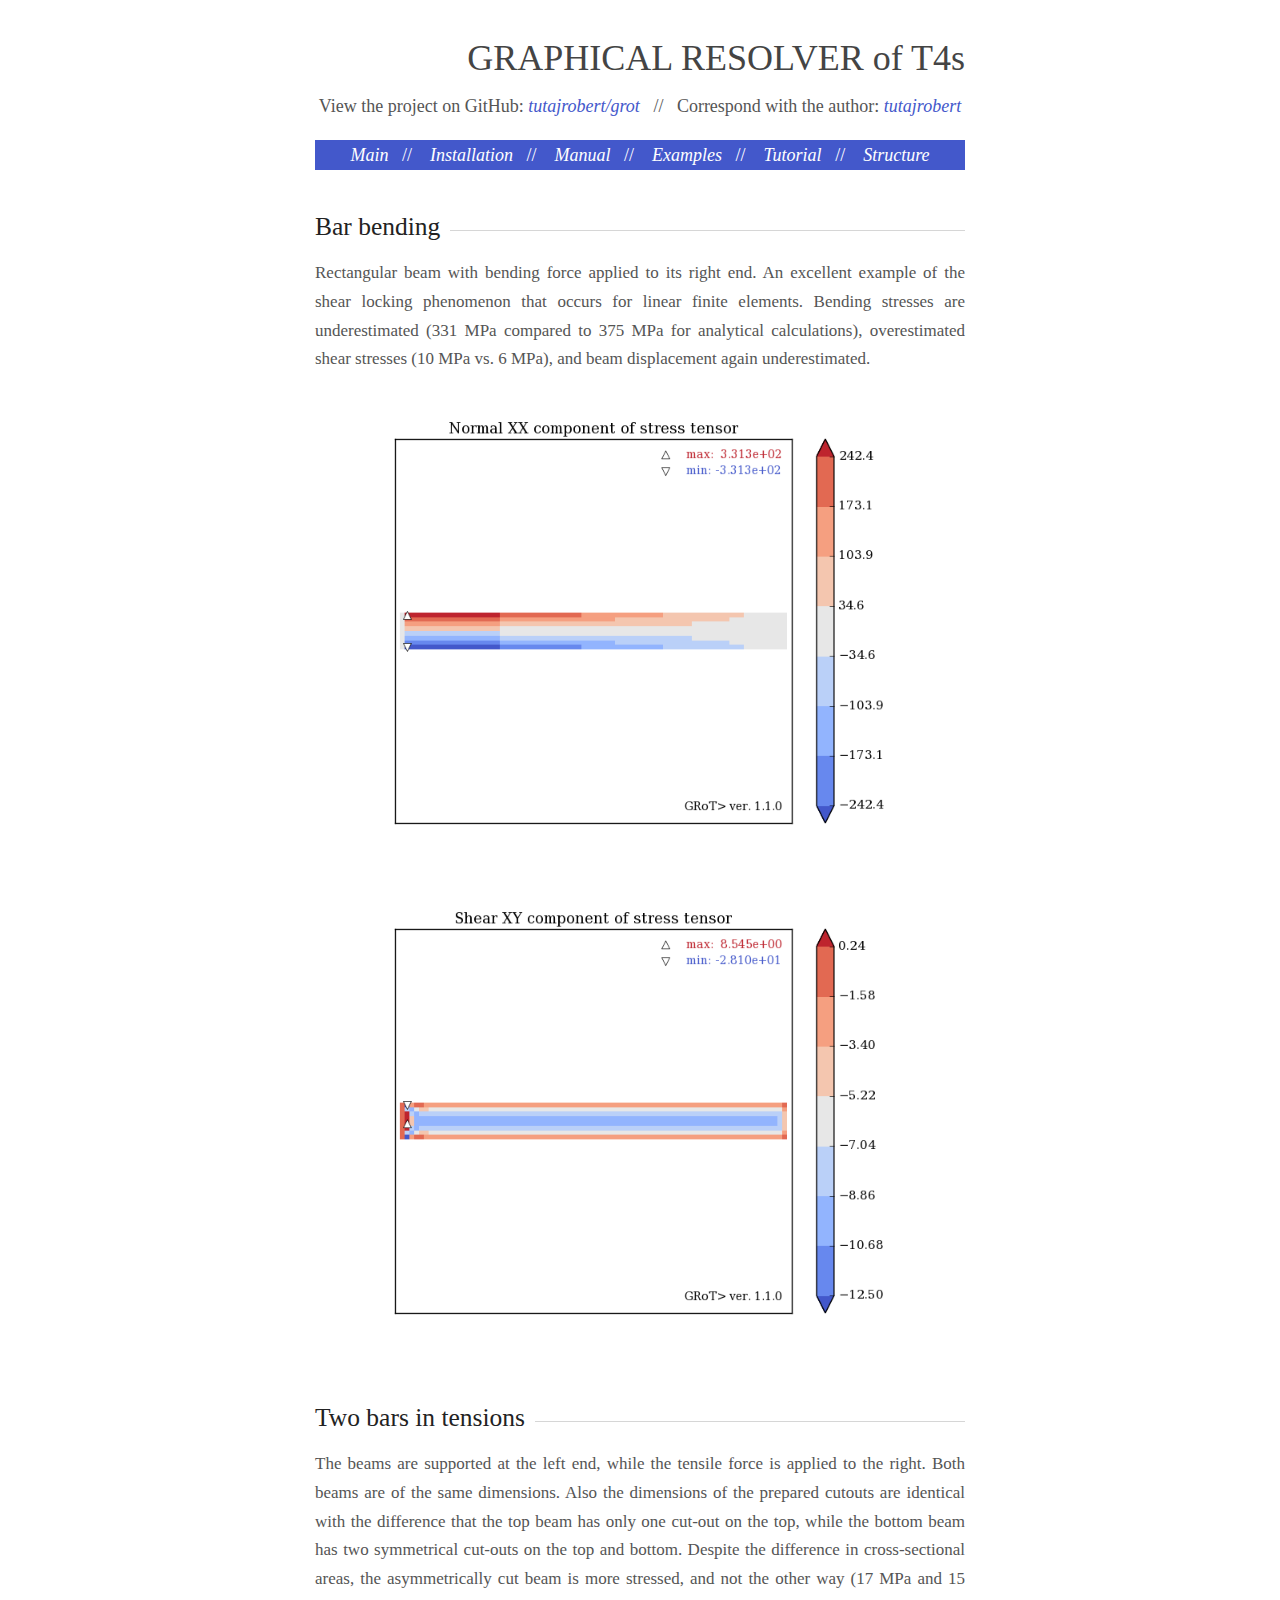
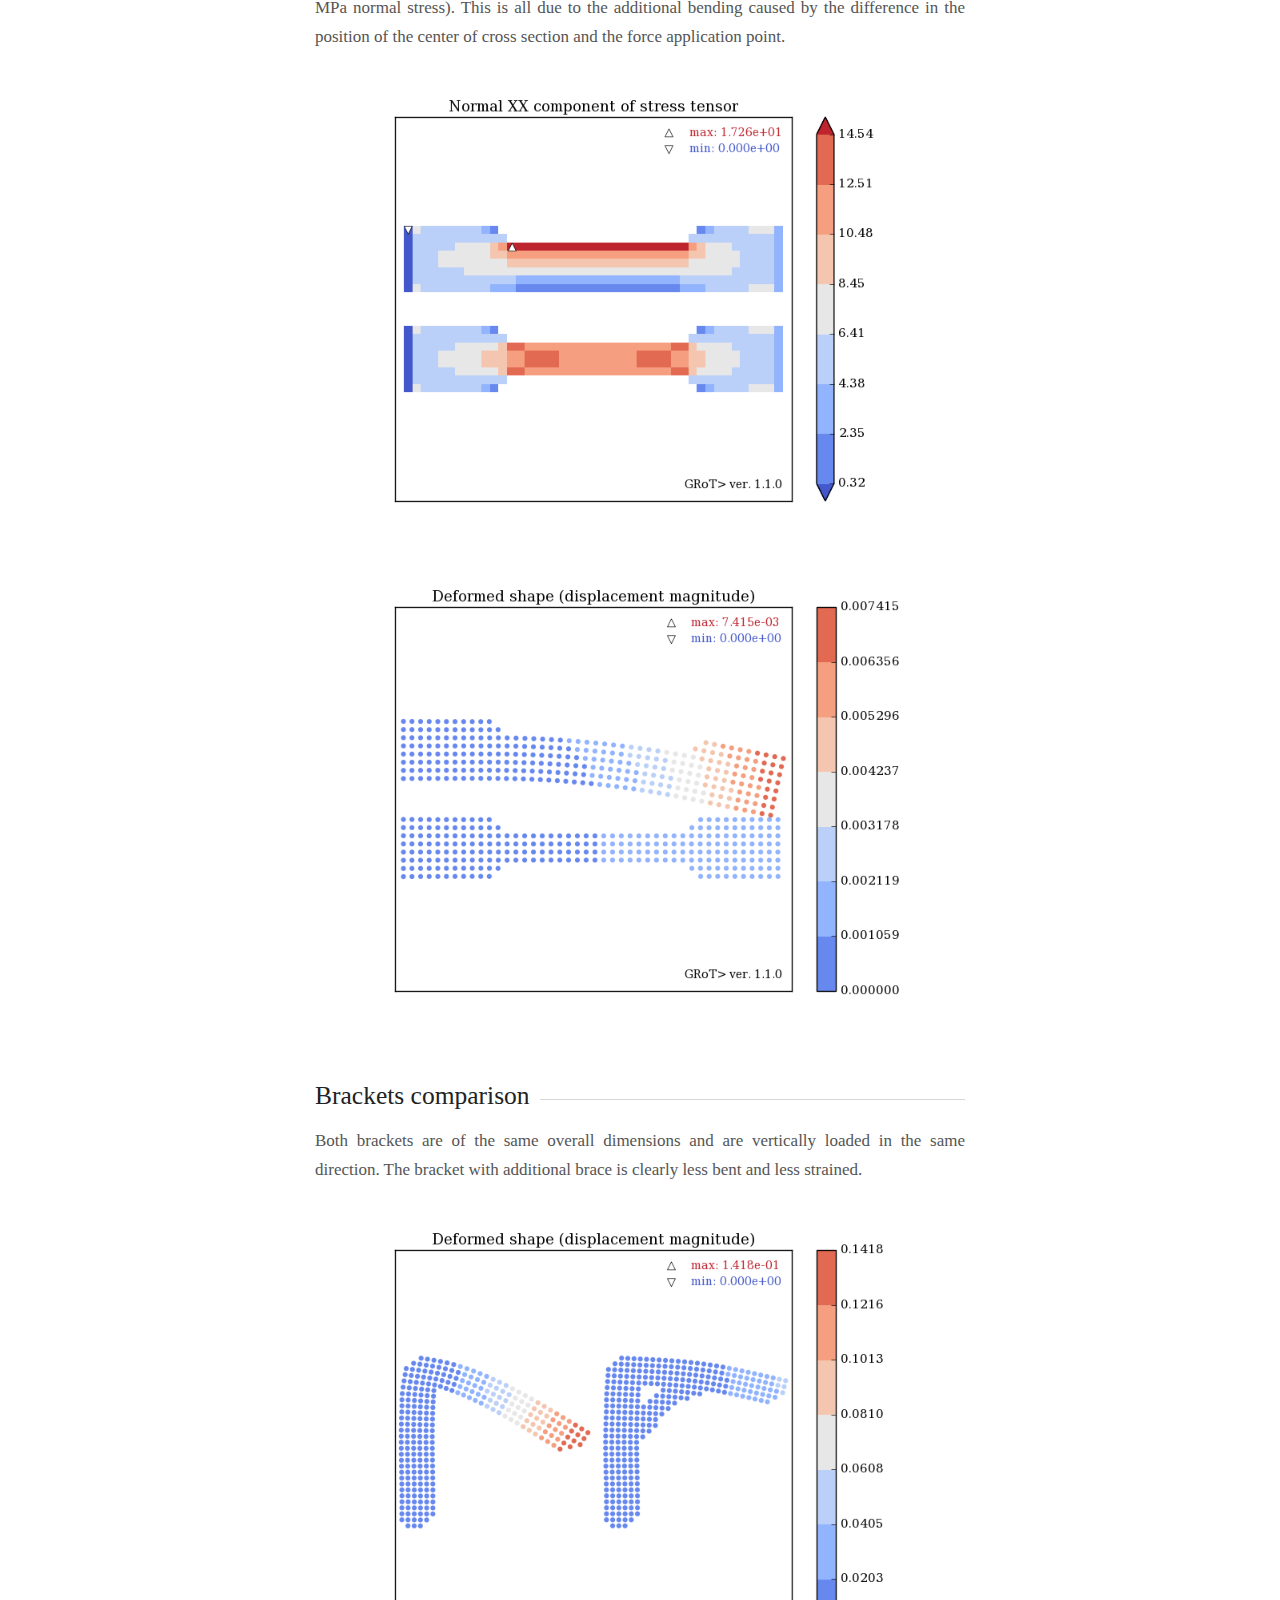
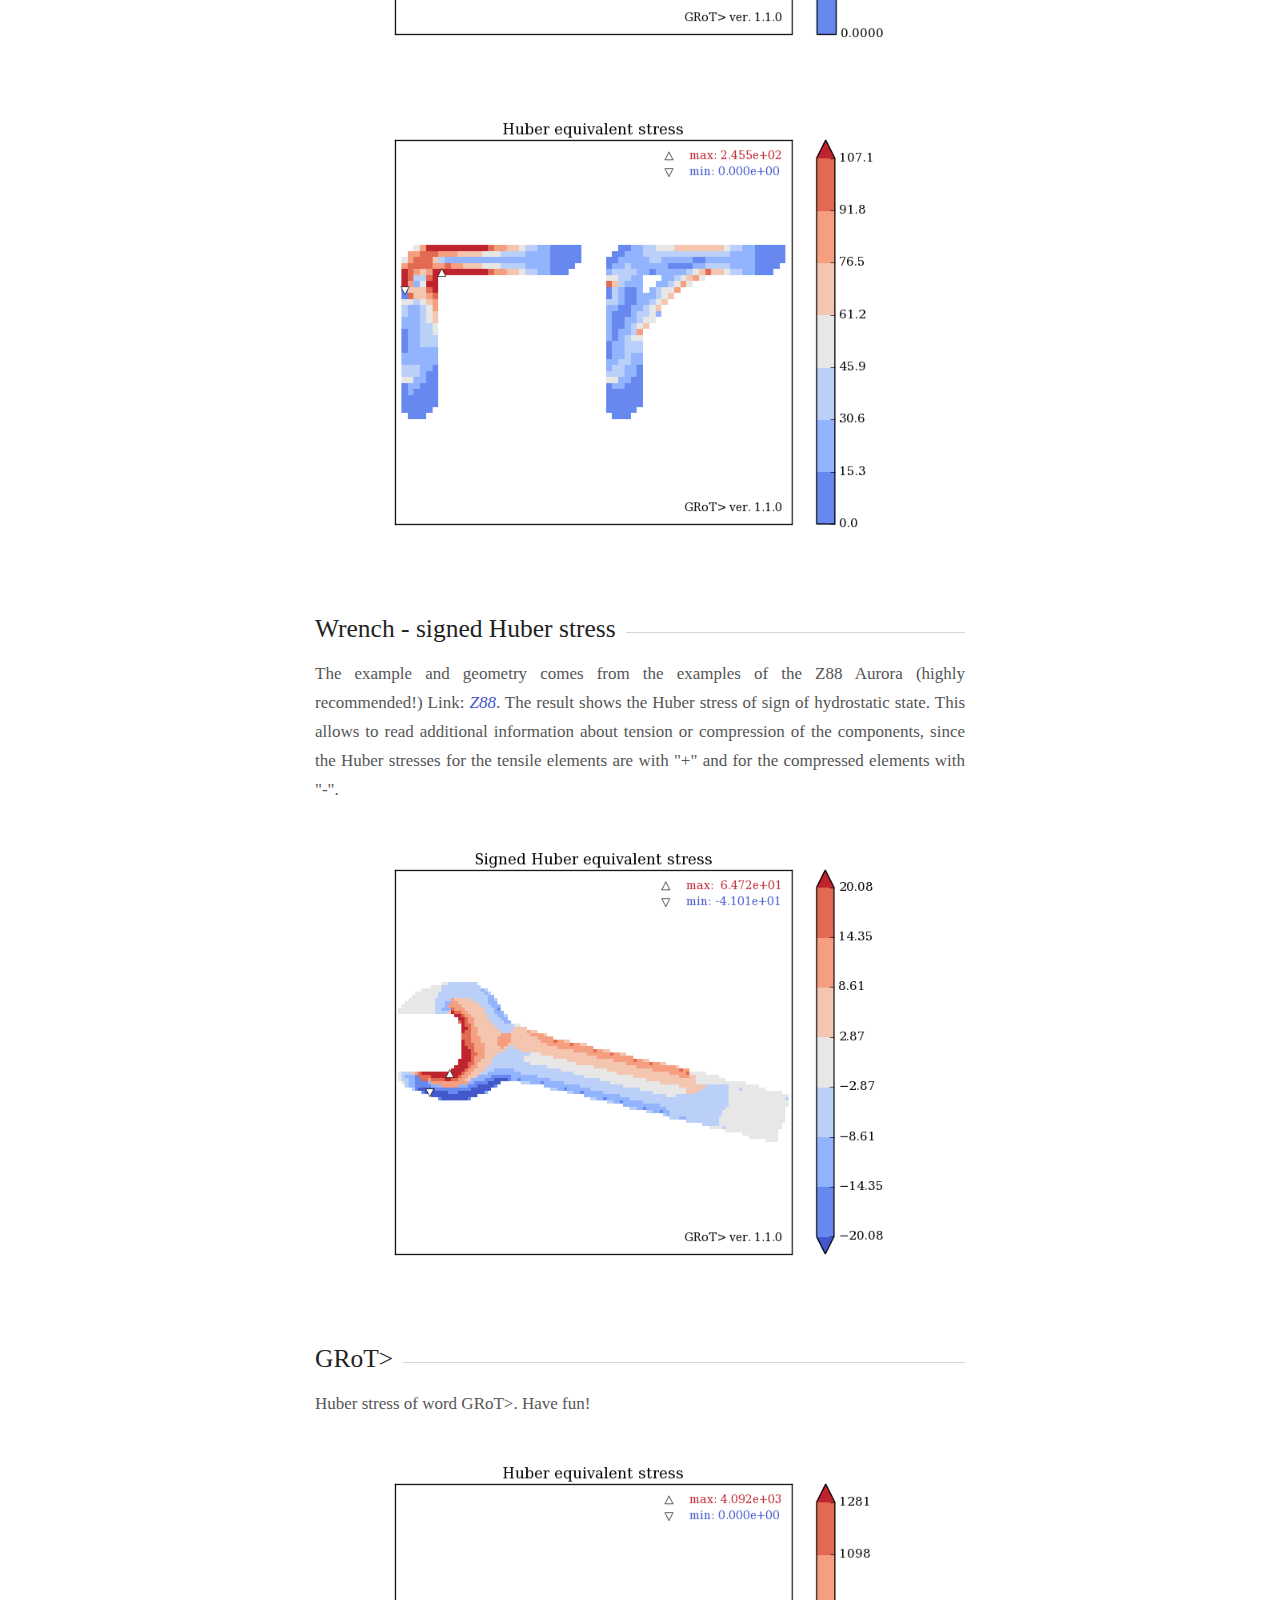
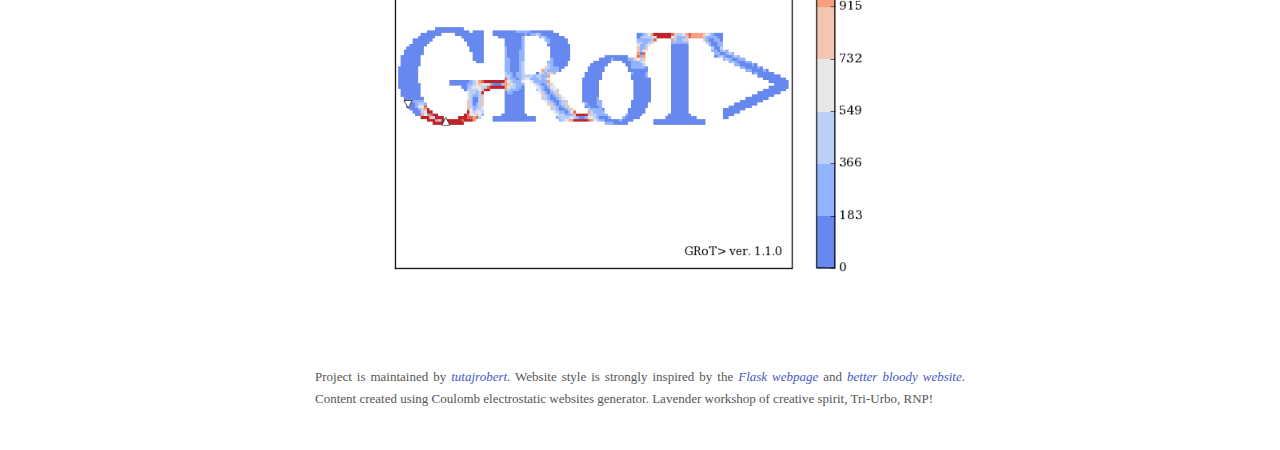
==== examples.html @ 3a1f7539 "Website upload" ====
<!DOCTYPE html>
<html>
<head>
    <meta charset="utf-8">
    <meta name="viewport" content="width=device-width, initial-scale=1">
    <title>GRoT> Graphical Resolver of T4s</title>
    <link rel="stylesheet" href="main.css">
</head>
<body>
<header>
    <h1>GRAPHICAL RESOLVER of T4s</h1>
    <center>
    <aside>View the project on GitHub: <a href="https://github.com/tutajrobert/grot"> tutajrobert/grot</a>&nbsp;&nbsp;&nbsp;//&nbsp;&nbsp;&nbsp;Correspond with the author: <a href="mailto:tutajrobert@gmail.com">tutajrobert</a></aside>
    </center>
</header>
<div id="menu"><menu>
    <a href="main.html">Main</a>&nbsp;&nbsp; // &nbsp;&nbsp;
    <a href="inst.html">Installation</a>&nbsp;&nbsp; // &nbsp;&nbsp;
    <a href="manual.html">Manual</a>&nbsp;&nbsp; // &nbsp;&nbsp;
    <a href="examples.html">Examples</a>&nbsp;&nbsp; // &nbsp;&nbsp;
    <a href="tutorial.html">Tutorial</a>&nbsp;&nbsp; // &nbsp;&nbsp;
    <a href="struct.html">Structure</a>
</menu></div><h2><span>Bar bending</span></h2>
<p>Rectangular beam with bending force applied to its right end. An excellent example of the shear locking phenomenon that occurs for linear finite elements. Bending stresses are underestimated (331 MPa compared to 375 MPa for analytical calculations), overestimated shear stresses (10 MPa vs. 6 MPa), and beam displacement again underestimated.</p>
<img src="bend_sig_x.png", width=640></img>
<img src="bend_tau_xy.png", width=640></img>

<h2><span>Two bars in tensions</span></h2>
<p>The beams are supported at the left end, while the tensile force is applied to the right. Both beams are of the same dimensions. Also the dimensions of the prepared cutouts are identical with the difference that the top beam has only one cut-out on the top, while the bottom beam has two symmetrical cut-outs on the top and bottom. Despite the difference in cross-sectional areas, the asymmetrically cut beam is more stressed, and not the other way (17 MPa and 15 MPa normal stress). This is all due to the additional bending caused by the difference in the position of the center of cross section and the force application point.</p>
<img src="tens_sig_x.png", width=640></img>
<img src="tens_deformed.png", width=640></img>

<h2><span>Brackets comparison</span></h2>
<p>Both brackets are of the same overall dimensions and are vertically loaded in the same direction. The bracket with additional brace is clearly less bent and less strained.</p>
<img src="brackets_deformed.png", width=640></img>
<img src="brackets_huber.png", width=640></img>

<h2><span>Wrench - signed Huber stress</span></h2>
<p>The example and geometry comes from the examples of the Z88 Aurora (highly recommended!) Link: <a href="http://en.z88.de/examples/">Z88</a>. The result shows the Huber stress of sign of hydrostatic state. This allows to read additional information about tension or compression of the components, since the Huber stresses for the tensile elements are with "+" and for the compressed elements with "-".</p>
<img src="wrench_sign_huber.png", width=640></img>

<h2><span>GRoT></span></h2>
<p>Huber stress of word GRoT>. Have fun!</p>
<img src="grot_huber.png", width=640></img><footer>Project is maintained by <a href="https://github.com/tutajrobert">tutajrobert</a>. Website style is strongly inspired by the <a href="http://flask.pocoo.org/">Flask webpage</a> and <a href="http://bettermotherfuckingwebsite.com/">better bloody website</a>. Content created using Coulomb electrostatic websites generator. Lavender workshop of creative spirit, Tri-Urbo, RNP!</footer>
---- main.css ----
body {
    text-align:justify;
    margin:40px auto;
    max-width:650px;
    line-height:1.7;
    font-size:17px;
    font-family:serif;
    font-weight:400;
    font-style:normal;
    color:#555;
    background-color: #ffffff;
}

h1 {
	text-align:right;
	line-height:1.0;
    font-family:"Georgia";
    font-weight:400;
	margin-bottom:15px;
    color:#444;
}

h2 {
    line-height:1.2;
    font-family:"Georgia";
    font-weight:400;
    color:#222;
}

h2 {
    text-align:left;
    border-top:solid 1px #d6d6d6;
	margin-bottom:-20px;
	margin-top:50px;
    font-weight:400;
}

h2 span {
    top:-.75em;
    padding:0 10px 0 0;
    background:#fff;
    position:relative;
}

h3, h4 {
    line-height:1.2;
    font-family:"Georgia";
    font-weight:400;
    color:#222;
	margin-top:25px;
	margin-bottom:0px;
}
     
a {
    color:#4358CB;
    font-style:oblique;
	text-decoration:none;
}

#menu a {
	color:white;
	font-style:oblique;
}

code {
    color:#666;
    font-family:monospace;
    line-height:1.0;
    font-size:15px;
	background-color:#e7e7e7;
}

footer {
    font-size:13px;
    padding: 0 0;
	margin-top: 40px;
}

menu {
    font-size:18px;
    text-align: center;
    padding: 0 0;
	color:white;
    background-color:#4358CB;
	margin-bottom: 60px;
}

header {
    font-size:18px;
    text-align:center;
}

ul {
    padding-left:20px;
    padding-right:0px;
}


ol {
    padding-left:20px;
    padding-right:0px;
}
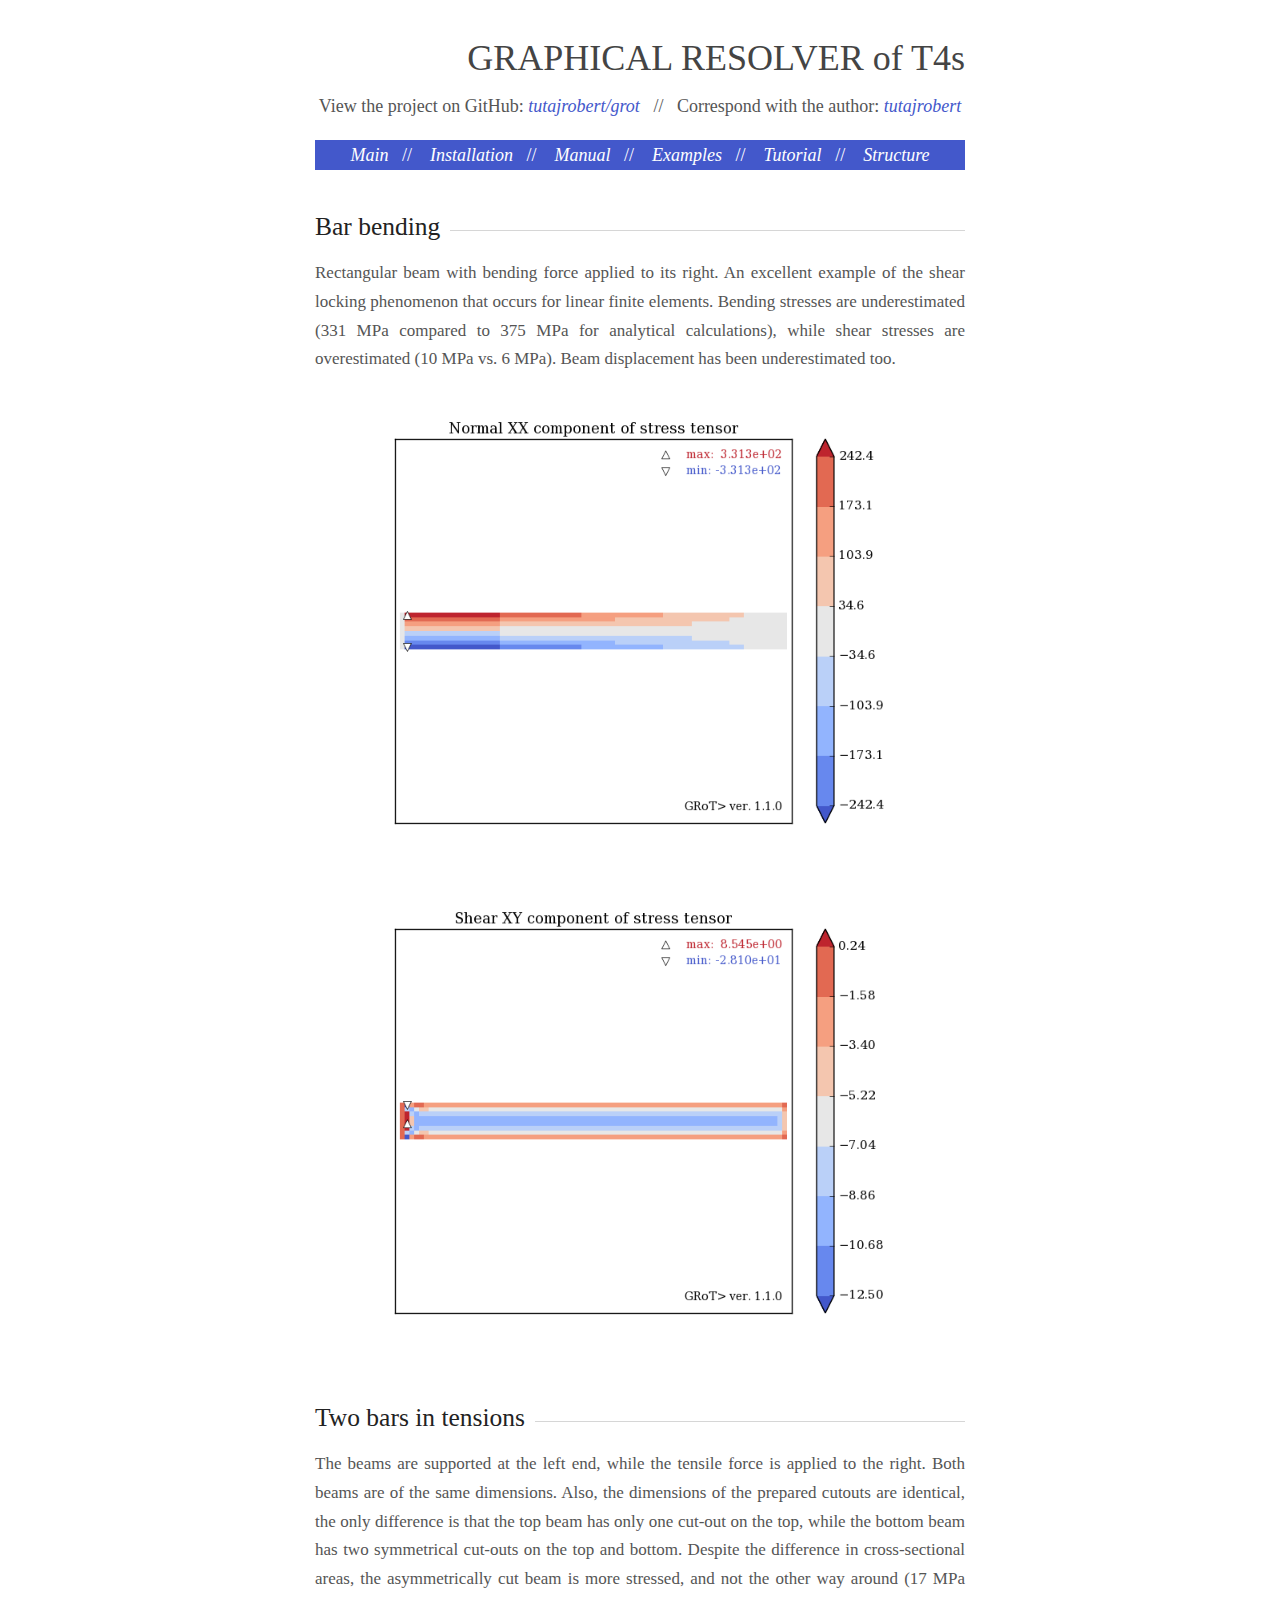
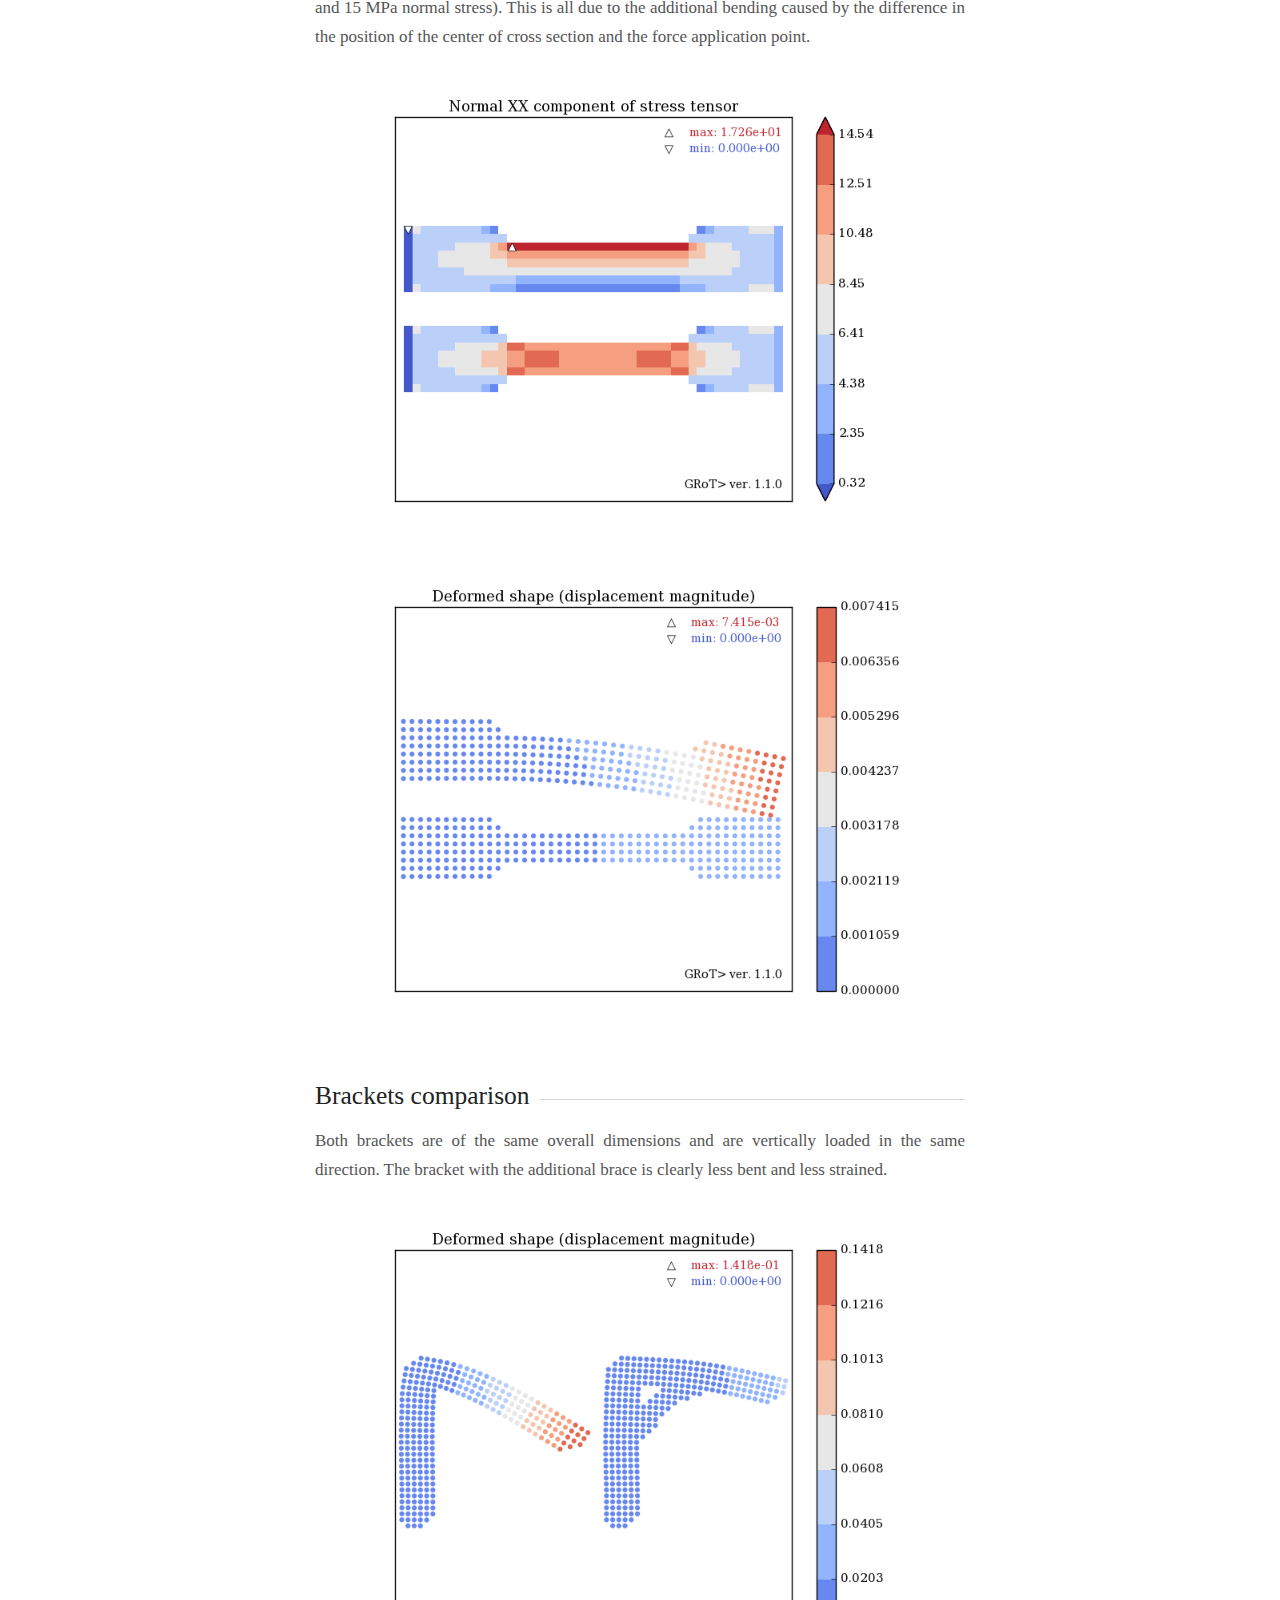
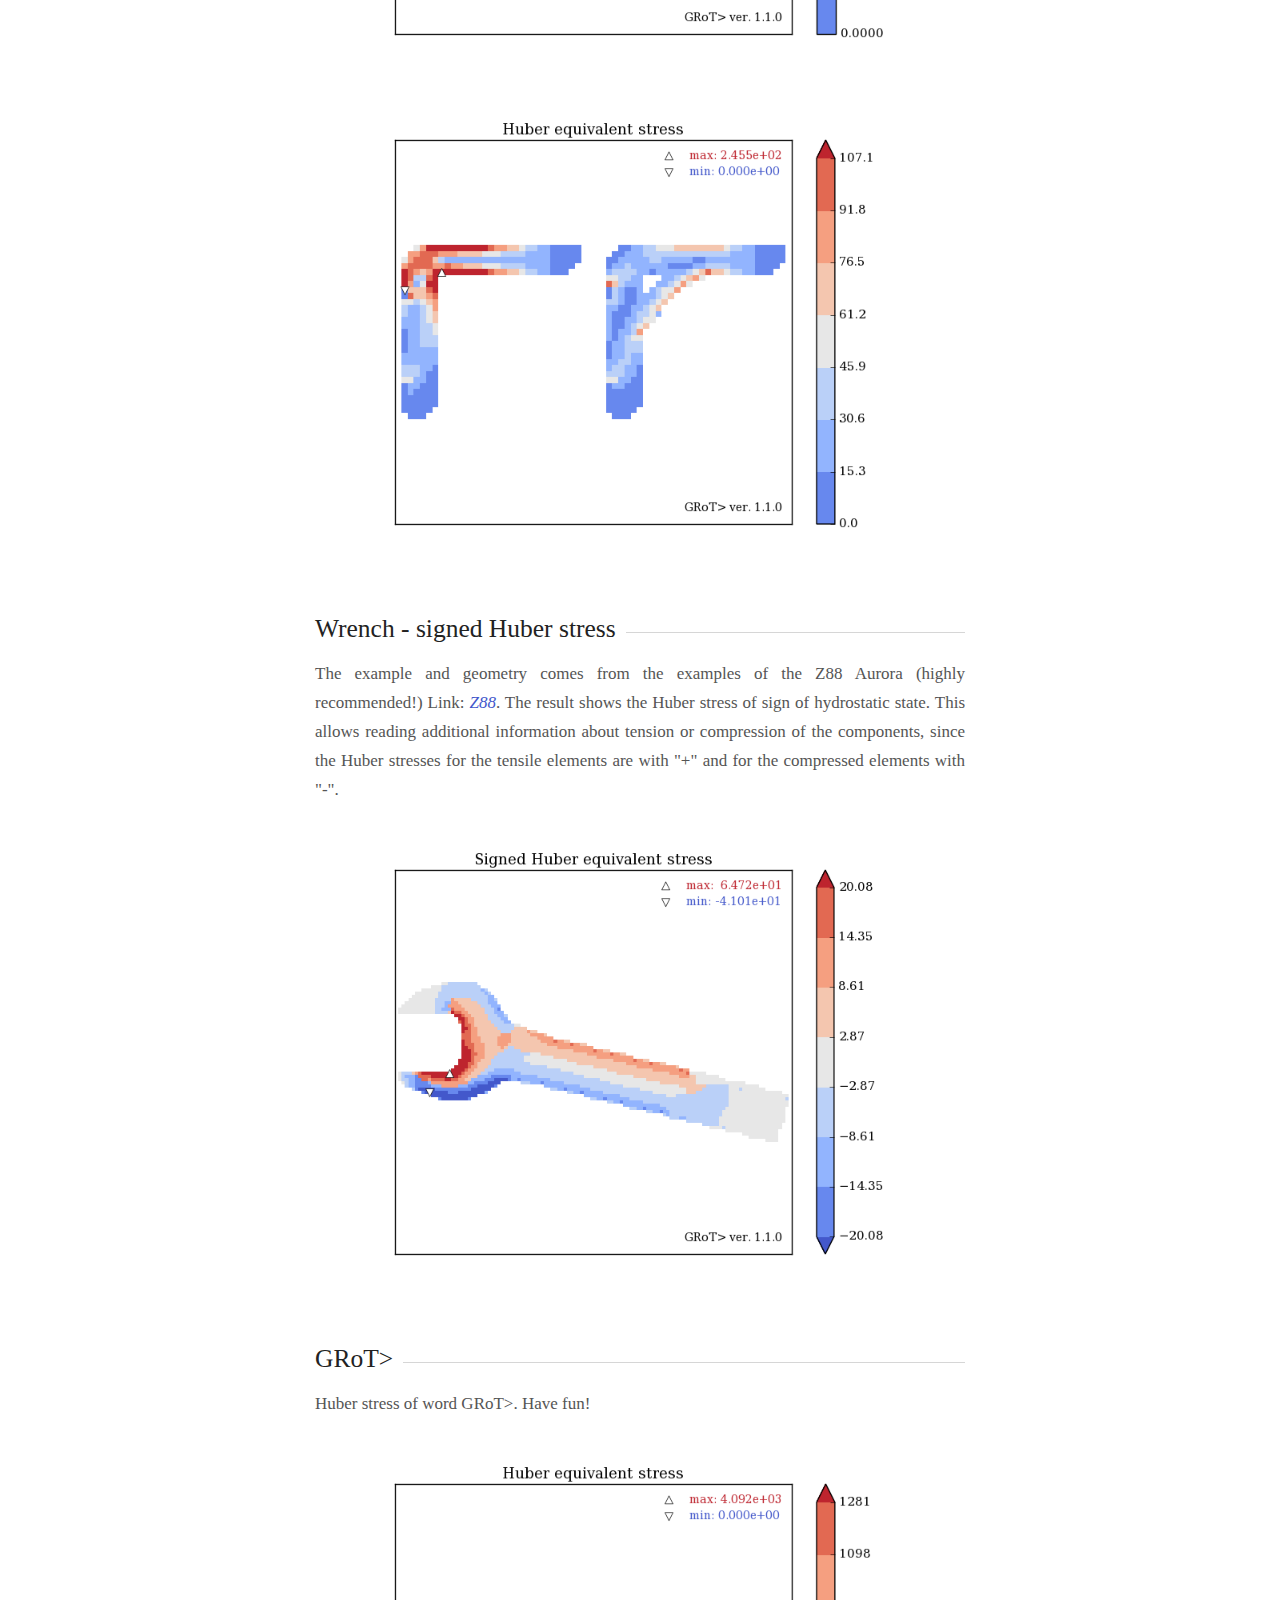
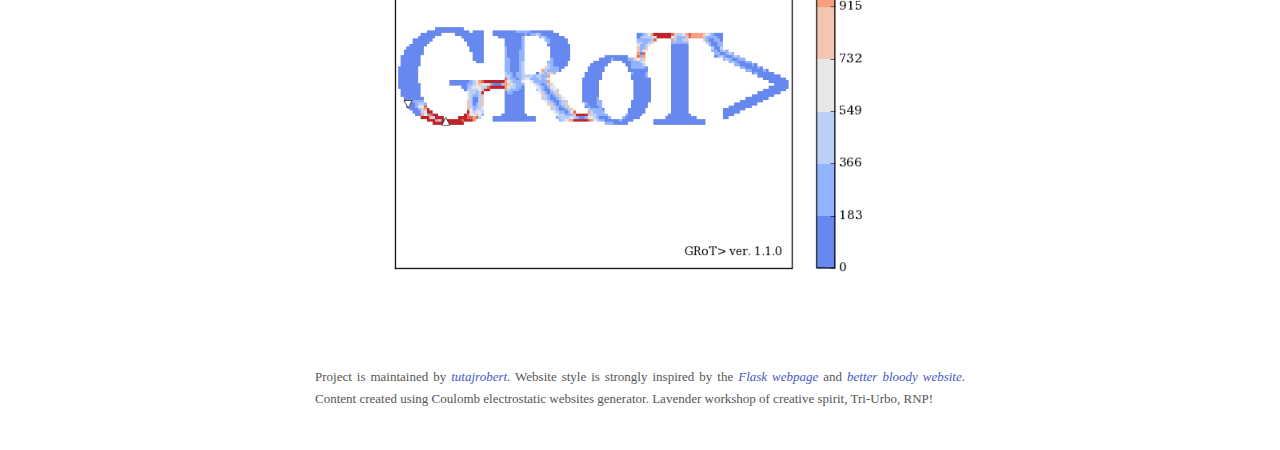
==== commit 73ebb8b6: "Polished some spelling and grammar mistakes :-)" ====
--- a/examples.html
+++ b/examples.html
@@ -21,24 +21,39 @@
     <a href="tutorial.html">Tutorial</a>&nbsp;&nbsp; // &nbsp;&nbsp;
     <a href="struct.html">Structure</a>
 </menu></div><h2><span>Bar bending</span></h2>
-<p>Rectangular beam with bending force applied to its right end. An excellent example of the shear locking phenomenon that occurs for linear finite elements. Bending stresses are underestimated (331 MPa compared to 375 MPa for analytical calculations), overestimated shear stresses (10 MPa vs. 6 MPa), and beam displacement again underestimated.</p>
+<p>Rectangular beam with bending force applied to its right. An excellent example of the shear locking phenomenon 
+that occurs for linear finite elements. Bending stresses are underestimated (331 MPa compared to 375 MPa for analytical 
+calculations), while shear stresses are overestimated (10 MPa vs. 6 MPa). Beam displacement has been underestimated too.</p>
 <img src="bend_sig_x.png", width=640></img>
 <img src="bend_tau_xy.png", width=640></img>
 
 <h2><span>Two bars in tensions</span></h2>
-<p>The beams are supported at the left end, while the tensile force is applied to the right. Both beams are of the same dimensions. Also the dimensions of the prepared cutouts are identical with the difference that the top beam has only one cut-out on the top, while the bottom beam has two symmetrical cut-outs on the top and bottom. Despite the difference in cross-sectional areas, the asymmetrically cut beam is more stressed, and not the other way (17 MPa and 15 MPa normal stress). This is all due to the additional bending caused by the difference in the position of the center of cross section and the force application point.</p>
+<p>The beams are supported at the left end, while the tensile force is applied to the right. Both beams are of the same 
+dimensions. Also, the dimensions of the prepared cutouts are identical, the only difference is that the top beam has only 
+one cut-out on the top, while the bottom beam has two symmetrical cut-outs on the top and bottom. Despite the difference 
+in cross-sectional areas, the asymmetrically cut beam is more stressed, and not the other way around (17 MPa and 15 MPa 
+normal stress). This is all due to the additional bending caused by the difference in the position of the center of cross 
+section and the force application point.</p>
 <img src="tens_sig_x.png", width=640></img>
 <img src="tens_deformed.png", width=640></img>
 
 <h2><span>Brackets comparison</span></h2>
-<p>Both brackets are of the same overall dimensions and are vertically loaded in the same direction. The bracket with additional brace is clearly less bent and less strained.</p>
+<p>Both brackets are of the same overall dimensions and are vertically loaded in the same direction. The bracket with the 
+additional brace is clearly less bent and less strained.</p>
 <img src="brackets_deformed.png", width=640></img>
 <img src="brackets_huber.png", width=640></img>
 
 <h2><span>Wrench - signed Huber stress</span></h2>
-<p>The example and geometry comes from the examples of the Z88 Aurora (highly recommended!) Link: <a href="http://en.z88.de/examples/">Z88</a>. The result shows the Huber stress of sign of hydrostatic state. This allows to read additional information about tension or compression of the components, since the Huber stresses for the tensile elements are with "+" and for the compressed elements with "-".</p>
+<p>The example and geometry comes from the examples of the Z88 Aurora (highly recommended!) Link: 
+<a href="http://en.z88.de/examples/">Z88</a>. The result shows the Huber stress of sign of hydrostatic state. This allows 
+reading additional information about tension or compression of the components, since the Huber stresses for the tensile 
+elements are with "+" and for the compressed elements with "-".</p>
 <img src="wrench_sign_huber.png", width=640></img>
 
 <h2><span>GRoT></span></h2>
 <p>Huber stress of word GRoT>. Have fun!</p>
-<img src="grot_huber.png", width=640></img><footer>Project is maintained by <a href="https://github.com/tutajrobert">tutajrobert</a>. Website style is strongly inspired by the <a href="http://flask.pocoo.org/">Flask webpage</a> and <a href="http://bettermotherfuckingwebsite.com/">better bloody website</a>. Content created using Coulomb electrostatic websites generator. Lavender workshop of creative spirit, Tri-Urbo, RNP!</footer>+<img src="grot_huber.png", width=640></img>
+<footer>Project is maintained by <a href="https://github.com/tutajrobert">tutajrobert</a>. Website style is strongly 
+inspired by the <a href="http://flask.pocoo.org/">Flask webpage</a> and <a href="http://bettermotherfuckingwebsite.com/">
+better bloody website</a>. Content created using Coulomb electrostatic websites generator. Lavender workshop of creative 
+spirit, Tri-Urbo, RNP!</footer>
